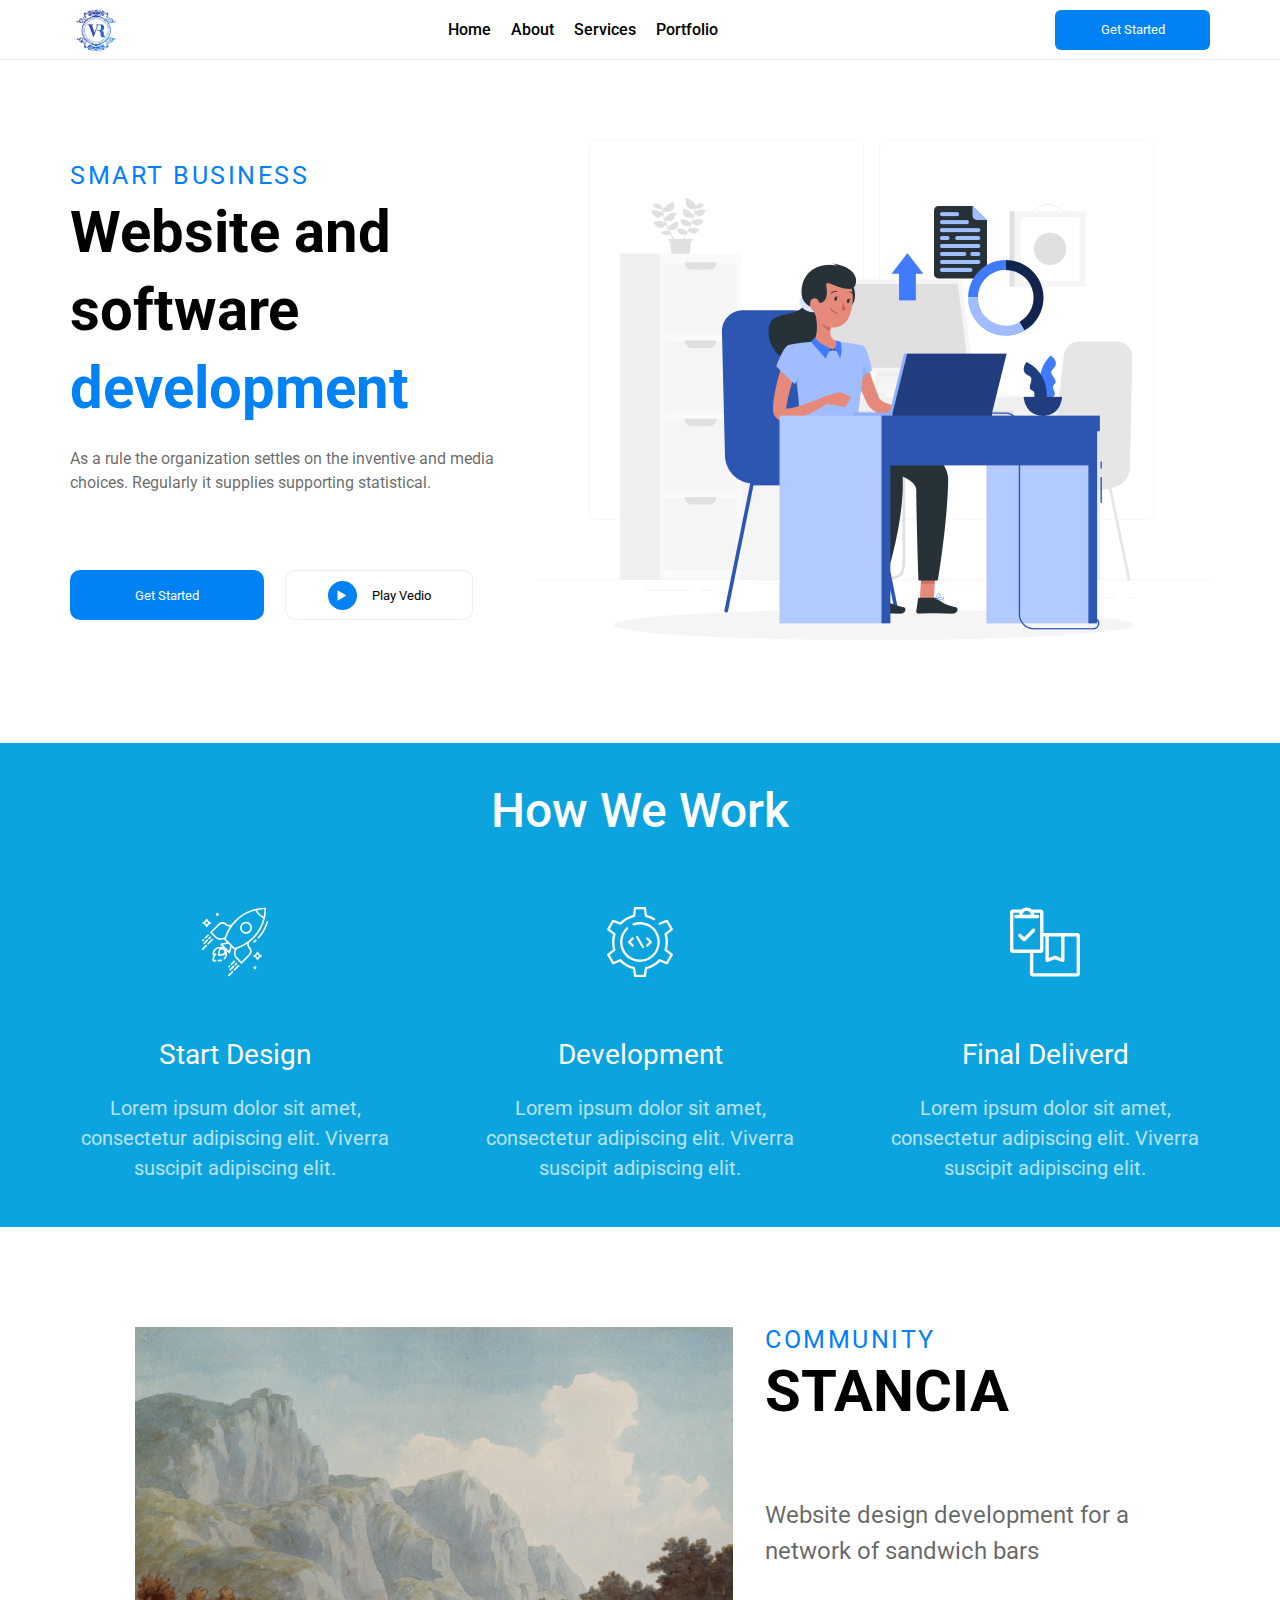
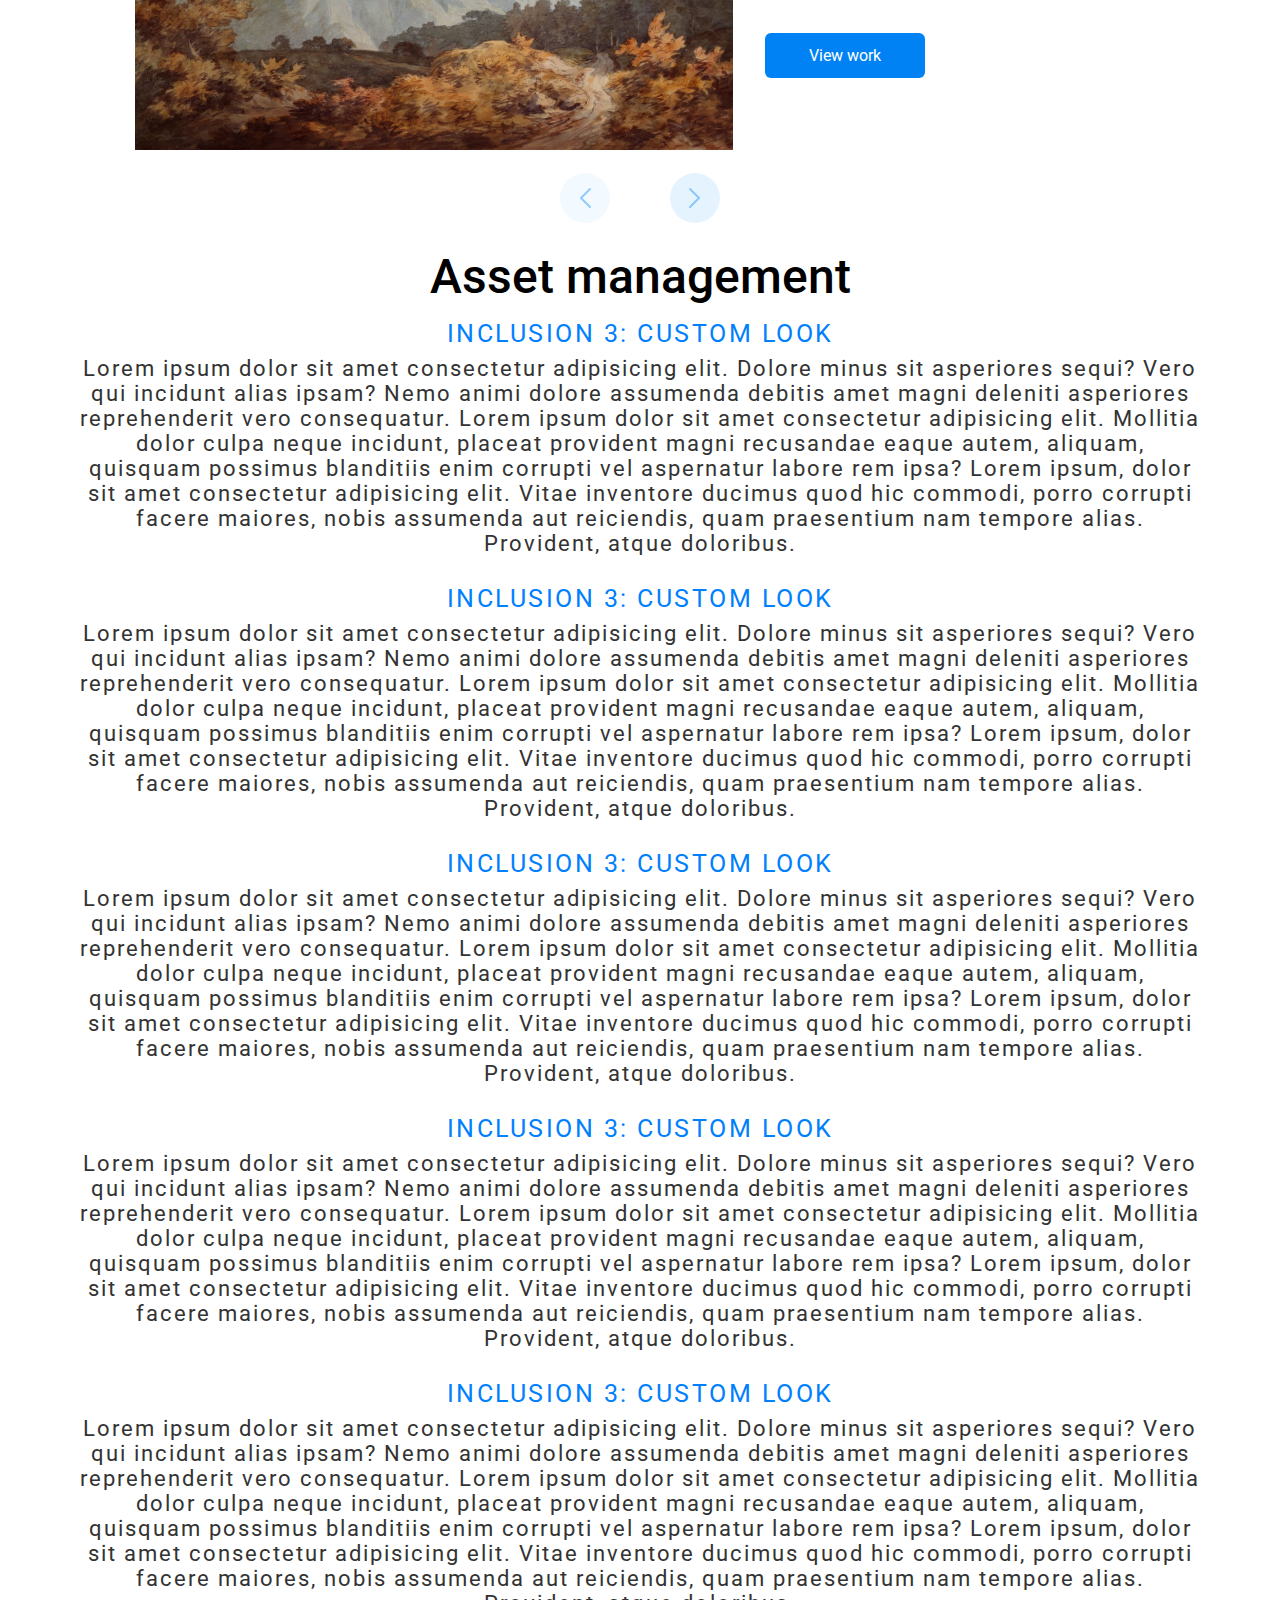
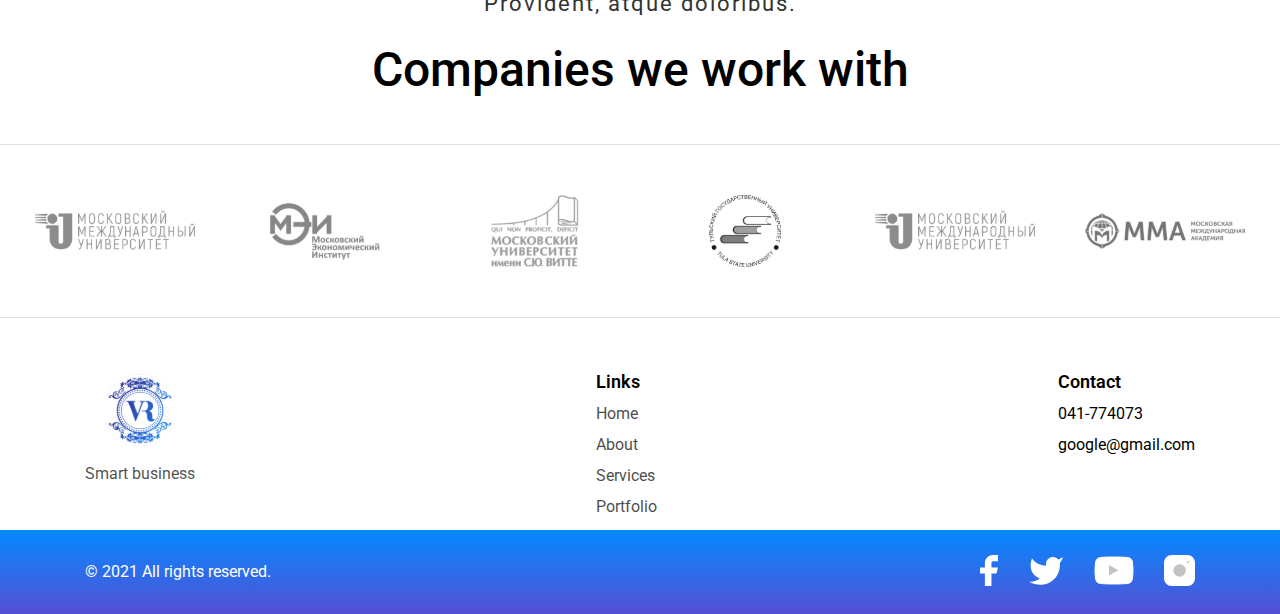
==== index.html @ 757b35a5 "first-commit" ====
<!DOCTYPE html>
<html lang="en">
<head>
    <meta charset="UTF-8">
    <meta http-equiv="X-UA-Compatible" content="IE=edge">
    <meta name="viewport" content="width=device-width, initial-scale=1.0">
    <title>Smart Business</title>
    <link rel="stylesheet" href="css/style1.css">
</head>
<body>
    <div id="root">
        <header class="header">
            <div class="container">
                <div class="header-logo">
                    <a href="https://elitezone.github.io/less/">
                        <img src="icons/logo.png" alt="logo">
                    </a>
                    
                </div>
                <nav class="header-menu">
                    <ul class="menu-list">
                        <li class="menu-item">
                            <a href="https://elitezone.github.io/less/" class="link">Home</a>
                        </li>
                        <li class="menu-item">
                            <a href="https://elitezone.github.io/less/about.html" class="link">About</a>
                        </li>
                        <li class="menu-item">
                            <a href="https://elitezone.github.io/less/services.html" class="link">Services</a>
                        </li>
                        <li class="menu-item">
                            <a href="https://elitezone.github.io/less/portfolio.html" class="link">Portfolio</a>
                        </li>
                    </ul>
                </nav>
                <button class="header-button button">Get Started</button>
                <div class="menu-toggler">
                    <span></span>
                    <span></span>
                </div>
            </div> 

        </header>


        <div class="popup-wrapper">
            <div class="popup">
                <div class="popup-content">
                    <iframe class="popup-video" src="https://www.youtube.com/embed/q5D55G7Ejs8?" title="YouTube video player"  frameborder="0" allow="accelerometer; autoplay; clipboard-write; encrypted-media; gyroscope; picture-in-picture" allowfullscreen></iframe>
                </div>
                <button class="popup-clouse"><span>clouse</span></button>
            </div>
        </div>

        <section class="intro">
            <div class="container">
                <div class="intro-body">
                    <div class="intro-subtitle subtitle">Smart Business</div>
                    <div class="intro-title title-bold">Website and software <span>development</span></div>
                    <div class="intro-descr descr">As a rule the organization settles on the inventive and media choices. Regularly it supplies supporting statistical.</div>
                </div>
                <div class="intro-buttons">
                        <button class="button intro-button">Get Started </button>
                        <button class="button-video button popup-open"><div class="video-img"><img src="icons/video 2.svg" alt="button video"></div> Play Vedio</button>
                </div>
                <div class="intro-bg">
                    <div class="intro-img"><img class="intro-circle" src="icons/intro-circle.svg" alt="circle"><img src="img/intro-bg.png" alt="intro-bg"></div>
                </div>
                
            </div>
        </section>


        <section class="work">
            <div class="container">
                <div class="title work-title">How We Work</div>
                <div class="work-body">
                    <div class="work-design work-section">
                        <img src="icons/rocket.svg" alt="Design" class="work-img">
                        <div class="design-body">
                            <div class="section-title">Start Design </div>
                            <div class="section-descr">Lorem ipsum dolor sit amet, consectetur adipiscing elit. Viverra suscipit adipiscing elit.</div>
                        </div>
                    </div>
                    <div class="work-settings work-section">
                        <img src="icons/settings.svg" alt="Development" class="work-img">
                        <div class="settings-body">
                            <div class="section-title">Development</div>
                            <div class="section-descr">Lorem ipsum dolor sit amet, consectetur adipiscing elit. Viverra suscipit adipiscing elit.</div>
                        </div>
                    </div>
                    <div class="work-deliverd work-section">
                        <img src="icons/delivered.svg" alt="delivered" class="work-img">
                        <div class="deliverd-body">
                            <div class="section-title">Final Deliverd</div>
                            <div class="section-descr">Lorem ipsum dolor sit amet, consectetur adipiscing elit. Viverra suscipit adipiscing elit.</div>
                        </div>
                    </div>
                </div>
            </div>
        </section>

        <section class="slider">
            <div class="container">
                <div class="slider-list">
                    <!-- slider-item-start -->
                    <div class="slider-item active">
                        <div class="slider-img">
                            <img src="img/slider-img/img-1.jpg" alt="slider">
                        </div>
                        <div class="slider-body">
                            <div class="slider-subtitle subtitle">Community</div>
                            <div class="slider-title title-bold">STANCIA</div>
                            <div class="slider-descr descr">Website design development for a network of sandwich bars</div>
                            <a href="#" class="slider-button button"><span>View work</span></a>
                        </div>
                    </div>
                    <!-- slider-item-end -->
                    <!-- slider-item-start -->
                    <div class="slider-item">
                        <div class="slider-img">
                            <img src="img/slider-img/img-1.jpg" alt="slider">
                        </div>
                        <div class="slider-body">
                            <div class="slider-subtitle subtitle">Community</div>
                            <div class="slider-title title-bold">GOOGLE</div>
                            <div class="slider-descr descr">Website design development for a network of sandwich bars</div>
                            <a href="#" class="slider-button button"><span>View work</span></a>
                        </div>

                    </div>
                    <!-- slider-item-end -->
                    <!-- slider-item-start -->
                    <div class="slider-item">
                        <div class="slider-img">
                            <img src="img/slider-img/img-1.jpg" alt="slider">
                        </div>
                        <div class="slider-body">
                            <div class="slider-subtitle subtitle">Community</div>
                            <div class="slider-title title-bold">APPLE</div>
                            <div class="slider-descr descr">Website design development for a network of sandwich bars</div>
                            <a href="#" class="slider-button button"><span>View work</span></a>
                        </div>

                    </div>
                    <!-- slider-item-end -->
                    <!-- slider-item-start -->
                    <div class="slider-item">
                        <div class="slider-img">
                            <img src="img/slider-img/img-1.jpg" alt="slider">
                        </div>
                        <div class="slider-body">
                            <div class="slider-subtitle subtitle">Community</div>
                            <div class="slider-title title-bold">ELITEZONE</div>
                            <div class="slider-descr descr">Website design development for a network of sandwich bars</div>
                            <a href="#" class="slider-button button"><span>View work</span></a>
                        </div>

                    </div>
                    <!-- slider-item-end -->
                    <!-- slider-item-start -->
                    <div class="slider-item">
                        <div class="slider-img">
                            <img src="img/slider-img/img-1.jpg" alt="slider">
                        </div>
                        <div class="slider-body">
                            <div class="slider-subtitle subtitle">Community</div>
                            <div class="slider-title title-bold">FACEBOOK</div>
                            <div class="slider-descr descr">Website design development for a network of sandwich bars</div>
                            <a href="#" class="slider-button button"><span>View work</span></a>
                        </div>

                    </div>
                    <!-- slider-item-end -->
                </div>
                <div class="slider-arrows">
                    <button class="slider-switcher-left left arrow"><img src="icons/arrow.svg" alt="arrow" class="left-img"></button>
                    <button class="slider-switcher-right right arrow arrow-active"><img src="icons/arrow.svg" alt="arrow" class="right-img"></button>
                </div>
            </div>
        </section>

        <section class="asset-management">
            <div class="container">
                <h2 class="title">Asset management</h2>
                <div class="asset-management-content">
                    <div>
                        <h4 class="subtitle">Inclusion 3: Custom Look</h4>
                        <p>
                            Lorem ipsum dolor sit amet consectetur adipisicing elit. Dolore minus sit asperiores sequi? Vero qui incidunt alias ipsam? Nemo animi dolore assumenda debitis amet magni deleniti asperiores reprehenderit vero consequatur.
                            Lorem ipsum dolor sit amet consectetur adipisicing elit. Mollitia dolor culpa neque incidunt, placeat provident magni recusandae eaque autem, aliquam, quisquam possimus blanditiis enim corrupti vel aspernatur labore rem ipsa?
                            Lorem ipsum, dolor sit amet consectetur adipisicing elit. Vitae inventore ducimus quod hic commodi, porro corrupti facere maiores, nobis assumenda aut reiciendis, quam praesentium nam tempore alias. Provident, atque doloribus.
                        </p>
                    </div>
                    <div>
                        <h4 class="subtitle">Inclusion 3: Custom Look</h4>
                        <p>
                            Lorem ipsum dolor sit amet consectetur adipisicing elit. Dolore minus sit asperiores sequi? Vero qui incidunt alias ipsam? Nemo animi dolore assumenda debitis amet magni deleniti asperiores reprehenderit vero consequatur.
                            Lorem ipsum dolor sit amet consectetur adipisicing elit. Mollitia dolor culpa neque incidunt, placeat provident magni recusandae eaque autem, aliquam, quisquam possimus blanditiis enim corrupti vel aspernatur labore rem ipsa?
                            Lorem ipsum, dolor sit amet consectetur adipisicing elit. Vitae inventore ducimus quod hic commodi, porro corrupti facere maiores, nobis assumenda aut reiciendis, quam praesentium nam tempore alias. Provident, atque doloribus.
                        </p>
                    </div>
                    <div>
                        <h4 class="subtitle">Inclusion 3: Custom Look</h4>
                        <p>
                            Lorem ipsum dolor sit amet consectetur adipisicing elit. Dolore minus sit asperiores sequi? Vero qui incidunt alias ipsam? Nemo animi dolore assumenda debitis amet magni deleniti asperiores reprehenderit vero consequatur.
                            Lorem ipsum dolor sit amet consectetur adipisicing elit. Mollitia dolor culpa neque incidunt, placeat provident magni recusandae eaque autem, aliquam, quisquam possimus blanditiis enim corrupti vel aspernatur labore rem ipsa?
                            Lorem ipsum, dolor sit amet consectetur adipisicing elit. Vitae inventore ducimus quod hic commodi, porro corrupti facere maiores, nobis assumenda aut reiciendis, quam praesentium nam tempore alias. Provident, atque doloribus.
                        </p>
                    </div>
                    <div>
                        <h4 class="subtitle">Inclusion 3: Custom Look</h4>
                        <p>
                            Lorem ipsum dolor sit amet consectetur adipisicing elit. Dolore minus sit asperiores sequi? Vero qui incidunt alias ipsam? Nemo animi dolore assumenda debitis amet magni deleniti asperiores reprehenderit vero consequatur.
                            Lorem ipsum dolor sit amet consectetur adipisicing elit. Mollitia dolor culpa neque incidunt, placeat provident magni recusandae eaque autem, aliquam, quisquam possimus blanditiis enim corrupti vel aspernatur labore rem ipsa?
                            Lorem ipsum, dolor sit amet consectetur adipisicing elit. Vitae inventore ducimus quod hic commodi, porro corrupti facere maiores, nobis assumenda aut reiciendis, quam praesentium nam tempore alias. Provident, atque doloribus.
                        </p>
                    </div>
                    <div>
                        <h4 class="subtitle">Inclusion 3: Custom Look</h4>
                        <p>
                            Lorem ipsum dolor sit amet consectetur adipisicing elit. Dolore minus sit asperiores sequi? Vero qui incidunt alias ipsam? Nemo animi dolore assumenda debitis amet magni deleniti asperiores reprehenderit vero consequatur.
                            Lorem ipsum dolor sit amet consectetur adipisicing elit. Mollitia dolor culpa neque incidunt, placeat provident magni recusandae eaque autem, aliquam, quisquam possimus blanditiis enim corrupti vel aspernatur labore rem ipsa?
                            Lorem ipsum, dolor sit amet consectetur adipisicing elit. Vitae inventore ducimus quod hic commodi, porro corrupti facere maiores, nobis assumenda aut reiciendis, quam praesentium nam tempore alias. Provident, atque doloribus.
                        </p>
                    </div>
          

                </div>
            </div>

        </section>
    
        <div class="companies">
            <div class="container">
                <div class="title">Companies we work with</div>
            </div>
            <div class="companies-body">
                <img src="icons/comp1.svg" alt="">
                <img src="icons/comp2.svg" alt="">
                <img src="icons/comp3.svg" alt="">
                <img src="icons/comp4.svg" alt="">
                <img src="icons/comp5.svg" alt="">
                <img src="icons/comp6.svg" alt="">
            </div>
        </div>


    
        <footer class="footer">
            <div class="container">
                <div class="logo-section">
                    <img src="icons/logo.svg" alt="footer logo">
                    <div>Smart business</div>
                </div>
                <nav class="footer-nav">
                    <div class="nav-title">Links</div>
                    <ul class="list">
                        <li class="item">
                            <a href="https://elitezone.github.io/less/" class="link">Home</a>
                        </li>
                        <li class="item">
                            <a href="https://elitezone.github.io/less/about.html" class="link">About</a>
                        </li>
                        <li class="item">
                            <a href="#" class="link">Services</a>
                        </li>
                        <li class="item">
                            <a href="https://elitezone.github.io/less/portfolio.html" class="link">Portfolio</a>
                        </li>
                    </ul>
                </nav>
                <div class="footer-contact">
                    <div class="contact-title">Contact</div>
                    <a href="#" class="contact-phone">041-774073</a>
                    <div class="contact-email">google@gmail.com</div>
                </div>
            </div>
            <div class="subfooter">
                <div class="container">
                    <div>© 2021 All rights reserved.</div>
                    <div class="social">
                        <a href="#"><img src="icons/Facebook.svg" alt="Facebook"></a>
                        <a href="#"><img src="icons/Twiter.svg" alt="Twiter"></a>
                        <a href="#"><img src="icons/youtube.svg" alt="youtube"></a>
                        <a href="#"><img src="icons/Instagram.svg" alt="Instagram"></a>
                    </div>
                </div>
            </div>
        </footer>
    
    

        <script src="js/index.js"></script>
        <script src="js/home1.js"></script>
    </div>
</body>
</html>
---- css/style1.css ----
@import url('modules/reboot.css');
@import url('modules/header.css');
@import url('modules/vars.css');
@import url('modules/buttons.css');
@import url('modules/fonts.css');
@import url('modules/intro.css');
@import url('modules/title.css');
@import url('modules/work.css');
@import url('modules/services.css');
@import url('modules/slider.css');
@import url('modules/companies.css');
@import url('modules/footer.css');
@import url('modules/about.css');
@import url('modules/portfolio.css');
@import url('modules/asset-management.css');
@import url('modules/popup.css');
@import url('modules/professional.css');
@import url('modules/developed.css');
@import url('modules/our-offers.css');
@import url('modules/redesign.css');
@import url('modules/includes.css');

*, a, div{
    font-family: 'Roboto', sans-serif;
    box-sizing: border-box;
}

.container{
    max-width: 1140px;
    margin: 0 auto;
}

body {
    background-color: var(--bg-color-300);

}

body.services{
    display: flex;
    flex-direction: column;
    gap: 50px;
}

body.no-scroll {
    overflow: hidden;
}
@media (max-width:1150px) {
    .container{
        padding: 0 5px;
    }
    
}
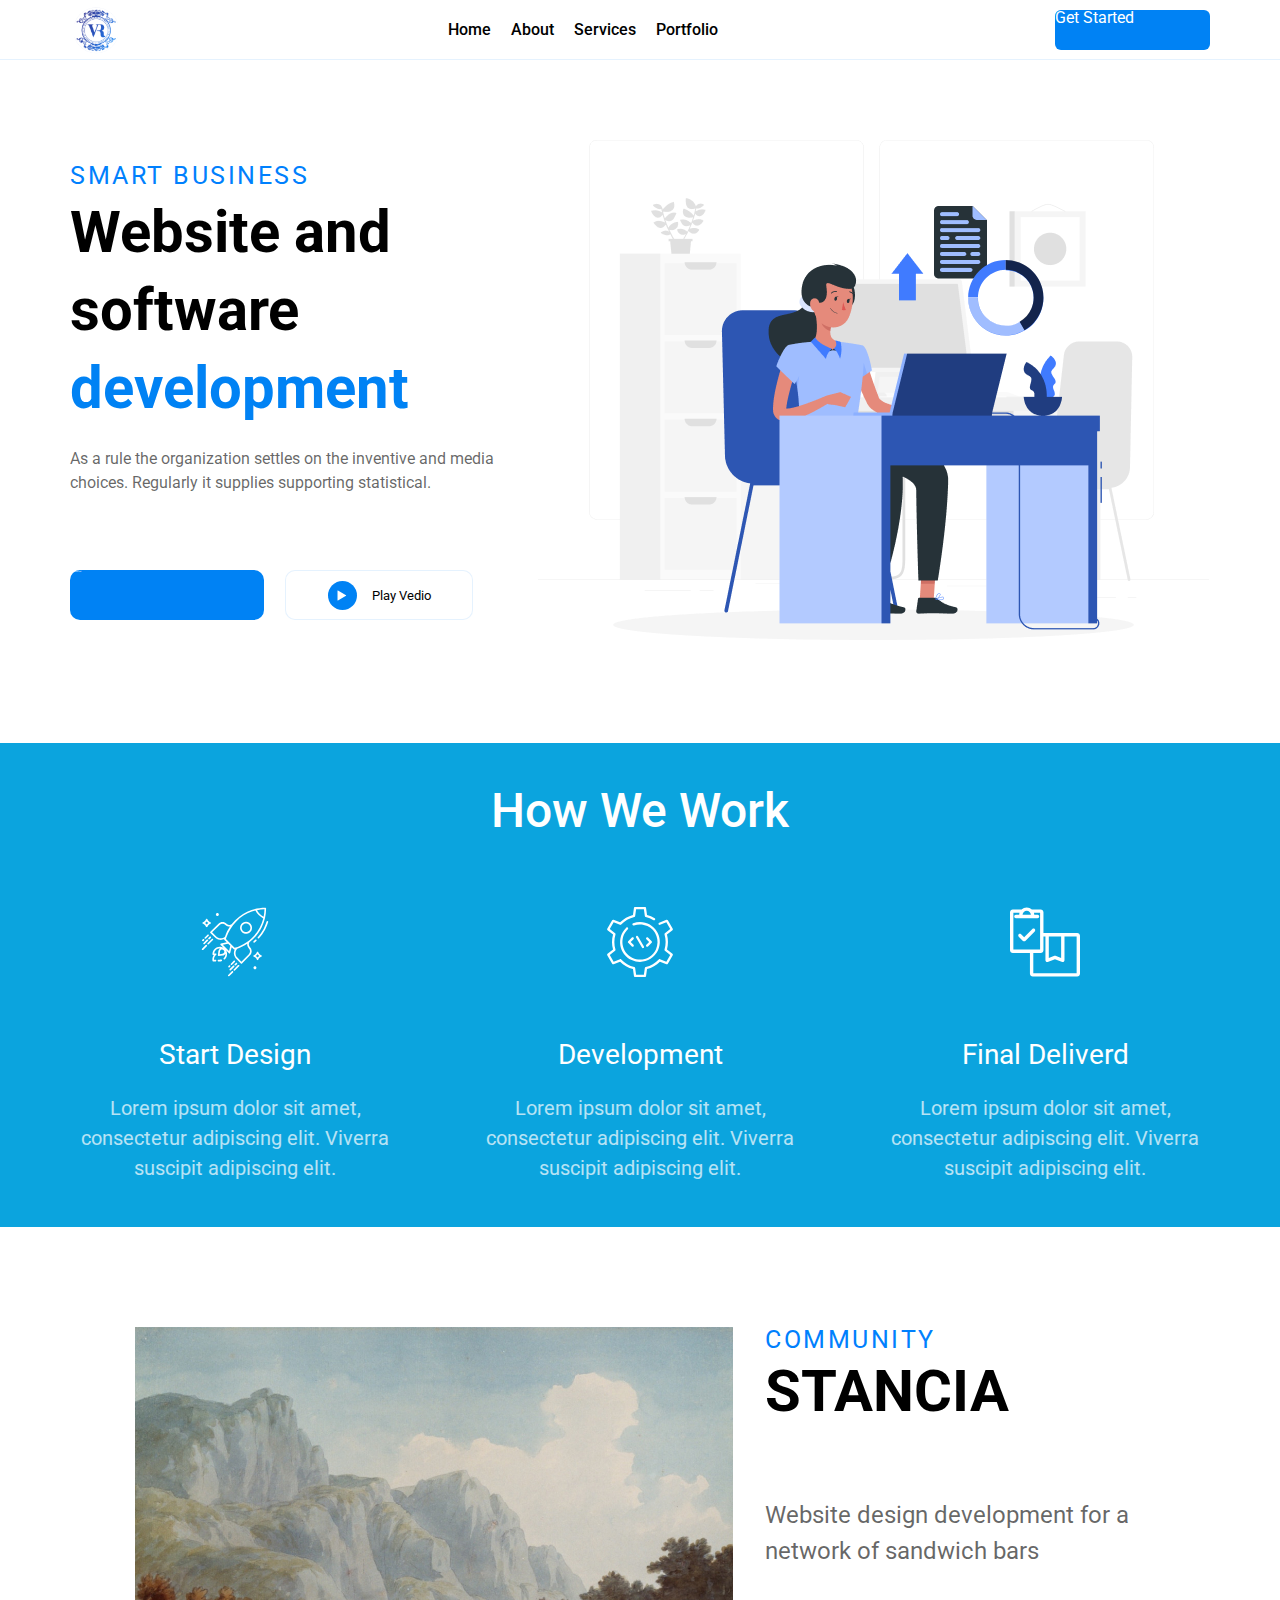
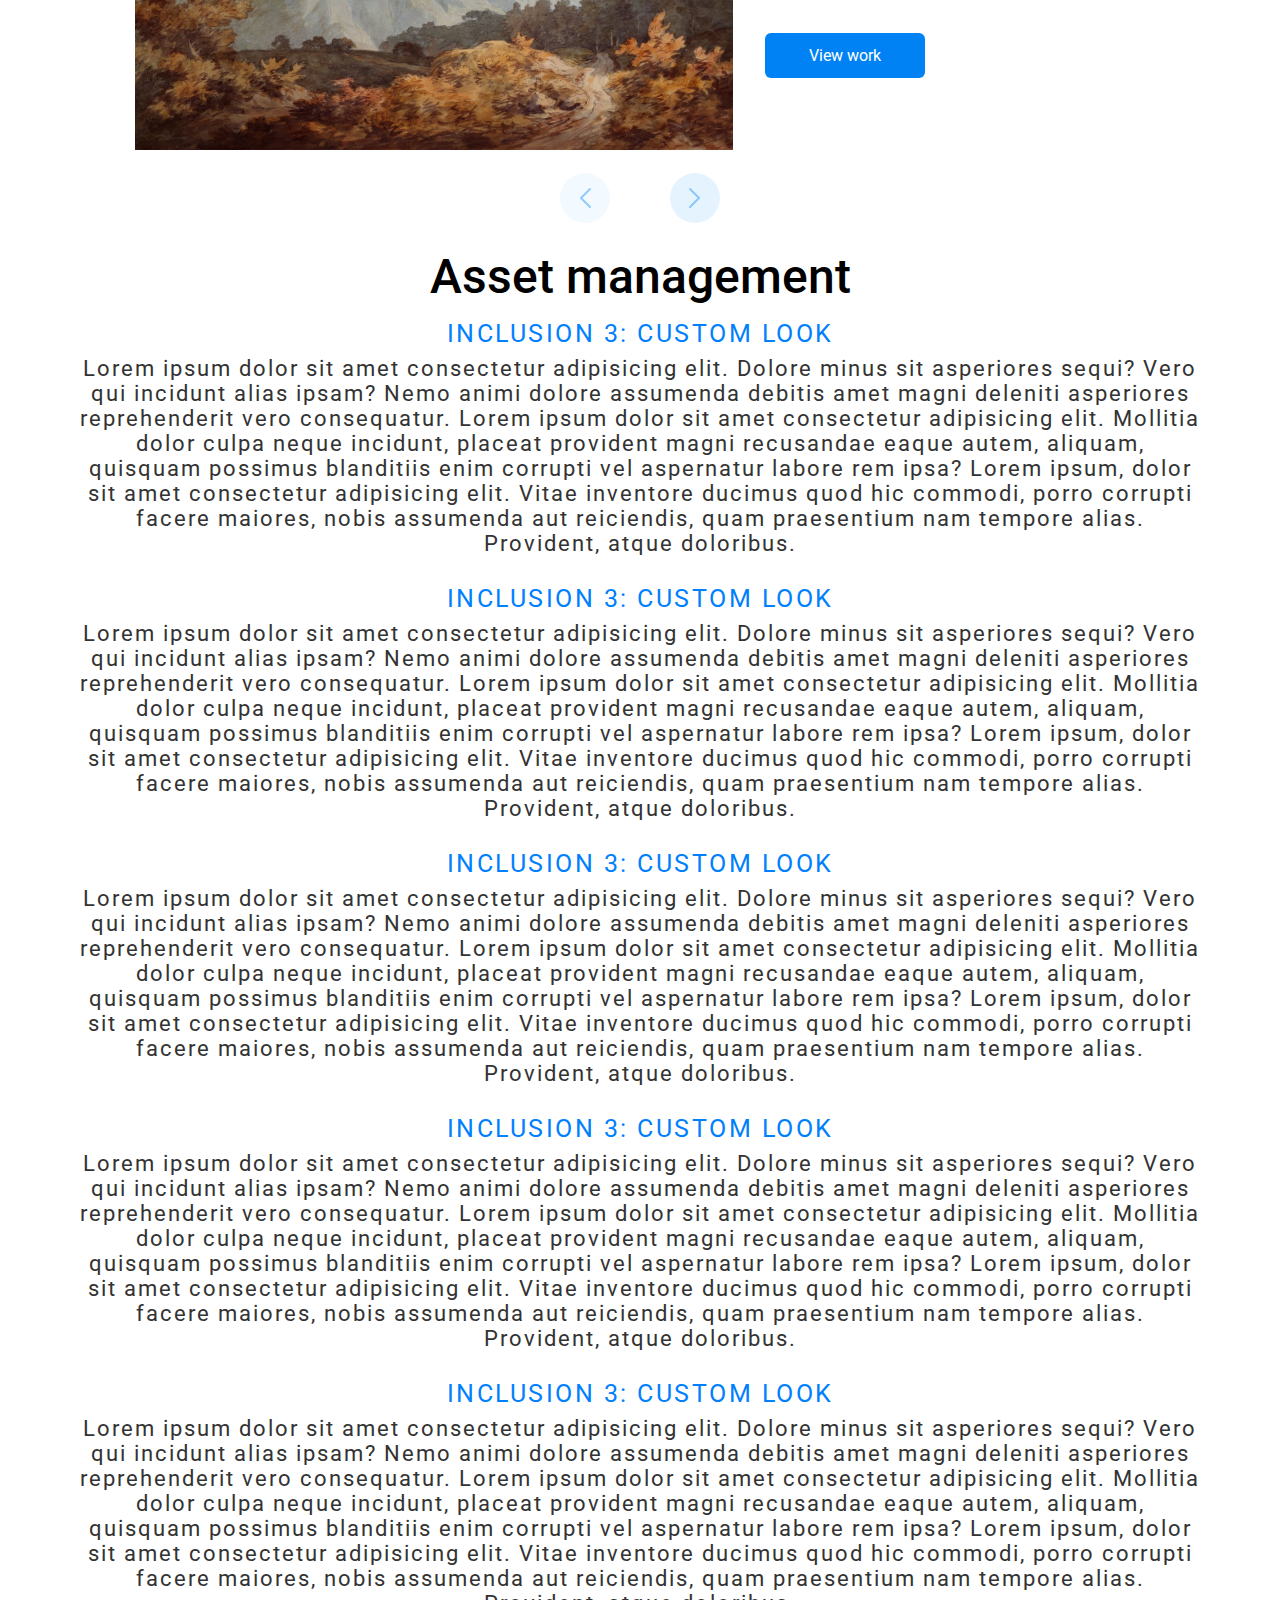
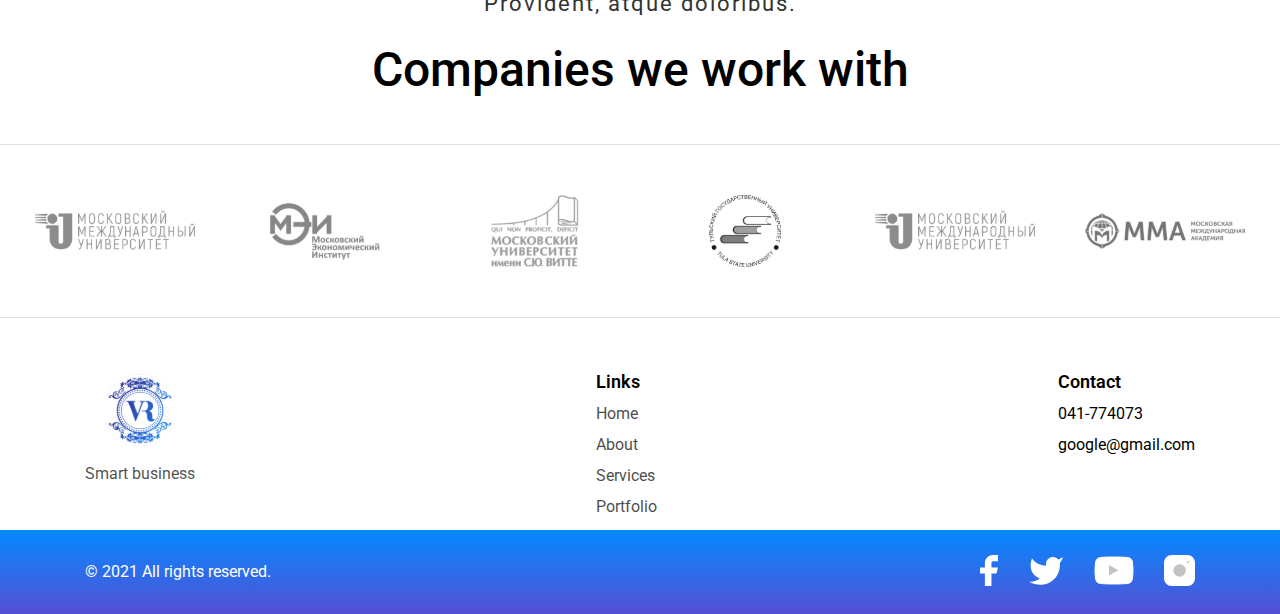
==== commit db679b29: "Update index.html" ====
--- a/index.html
+++ b/index.html
@@ -12,7 +12,7 @@
         <header class="header">
             <div class="container">
                 <div class="header-logo">
-                    <a href="https://elitezone.github.io/less/">
+                    <a href="https://elitezone.github.io/pro/index.html">
                         <img src="icons/logo.png" alt="logo">
                     </a>
                     
@@ -20,20 +20,20 @@
                 <nav class="header-menu">
                     <ul class="menu-list">
                         <li class="menu-item">
-                            <a href="https://elitezone.github.io/less/" class="link">Home</a>
-                        </li>
-                        <li class="menu-item">
-                            <a href="https://elitezone.github.io/less/about.html" class="link">About</a>
-                        </li>
-                        <li class="menu-item">
-                            <a href="https://elitezone.github.io/less/services.html" class="link">Services</a>
-                        </li>
-                        <li class="menu-item">
-                            <a href="https://elitezone.github.io/less/portfolio.html" class="link">Portfolio</a>
+                            <a href="https://elitezone.github.io/pro/index.html" class="link">Home</a>
+                        </li>
+                        <li class="menu-item">
+                            <a href="https://elitezone.github.io/pro/about.html" class="link">About</a>
+                        </li>
+                        <li class="menu-item">
+                            <a href="https://elitezone.github.io/pro/services.html" class="link">Services</a>
+                        </li>
+                        <li class="menu-item">
+                            <a href="https://elitezone.github.io/pro/portfolio.html" class="link">Portfolio</a>
                         </li>
                     </ul>
                 </nav>
-                <button class="header-button button">Get Started</button>
+                <a class="header-button button">Get Started</a>
                 <div class="menu-toggler">
                     <span></span>
                     <span></span>
@@ -60,7 +60,7 @@
                     <div class="intro-descr descr">As a rule the organization settles on the inventive and media choices. Regularly it supplies supporting statistical.</div>
                 </div>
                 <div class="intro-buttons">
-                        <button class="button intro-button">Get Started </button>
+                        <a class="button intro-button">Get Started </a>
                         <button class="button-video button popup-open"><div class="video-img"><img src="icons/video 2.svg" alt="button video"></div> Play Vedio</button>
                 </div>
                 <div class="intro-bg">
@@ -257,16 +257,16 @@
                     <div class="nav-title">Links</div>
                     <ul class="list">
                         <li class="item">
-                            <a href="https://elitezone.github.io/less/" class="link">Home</a>
-                        </li>
-                        <li class="item">
-                            <a href="https://elitezone.github.io/less/about.html" class="link">About</a>
-                        </li>
-                        <li class="item">
-                            <a href="#" class="link">Services</a>
-                        </li>
-                        <li class="item">
-                            <a href="https://elitezone.github.io/less/portfolio.html" class="link">Portfolio</a>
+                            <a href="https://elitezone.github.io/pro/index.html" class="link">Home</a>
+                        </li>
+                        <li class="item">
+                            <a href="https://elitezone.github.io/pro/about.html" class="link">About</a>
+                        </li>
+                        <li class="item">
+                            <a href="https://elitezone.github.io/pro/services.html" class="link">Services</a>
+                        </li>
+                        <li class="item">
+                            <a href="https://elitezone.github.io/pro/portfolio.html" class="link">Portfolio</a>
                         </li>
                     </ul>
                 </nav>
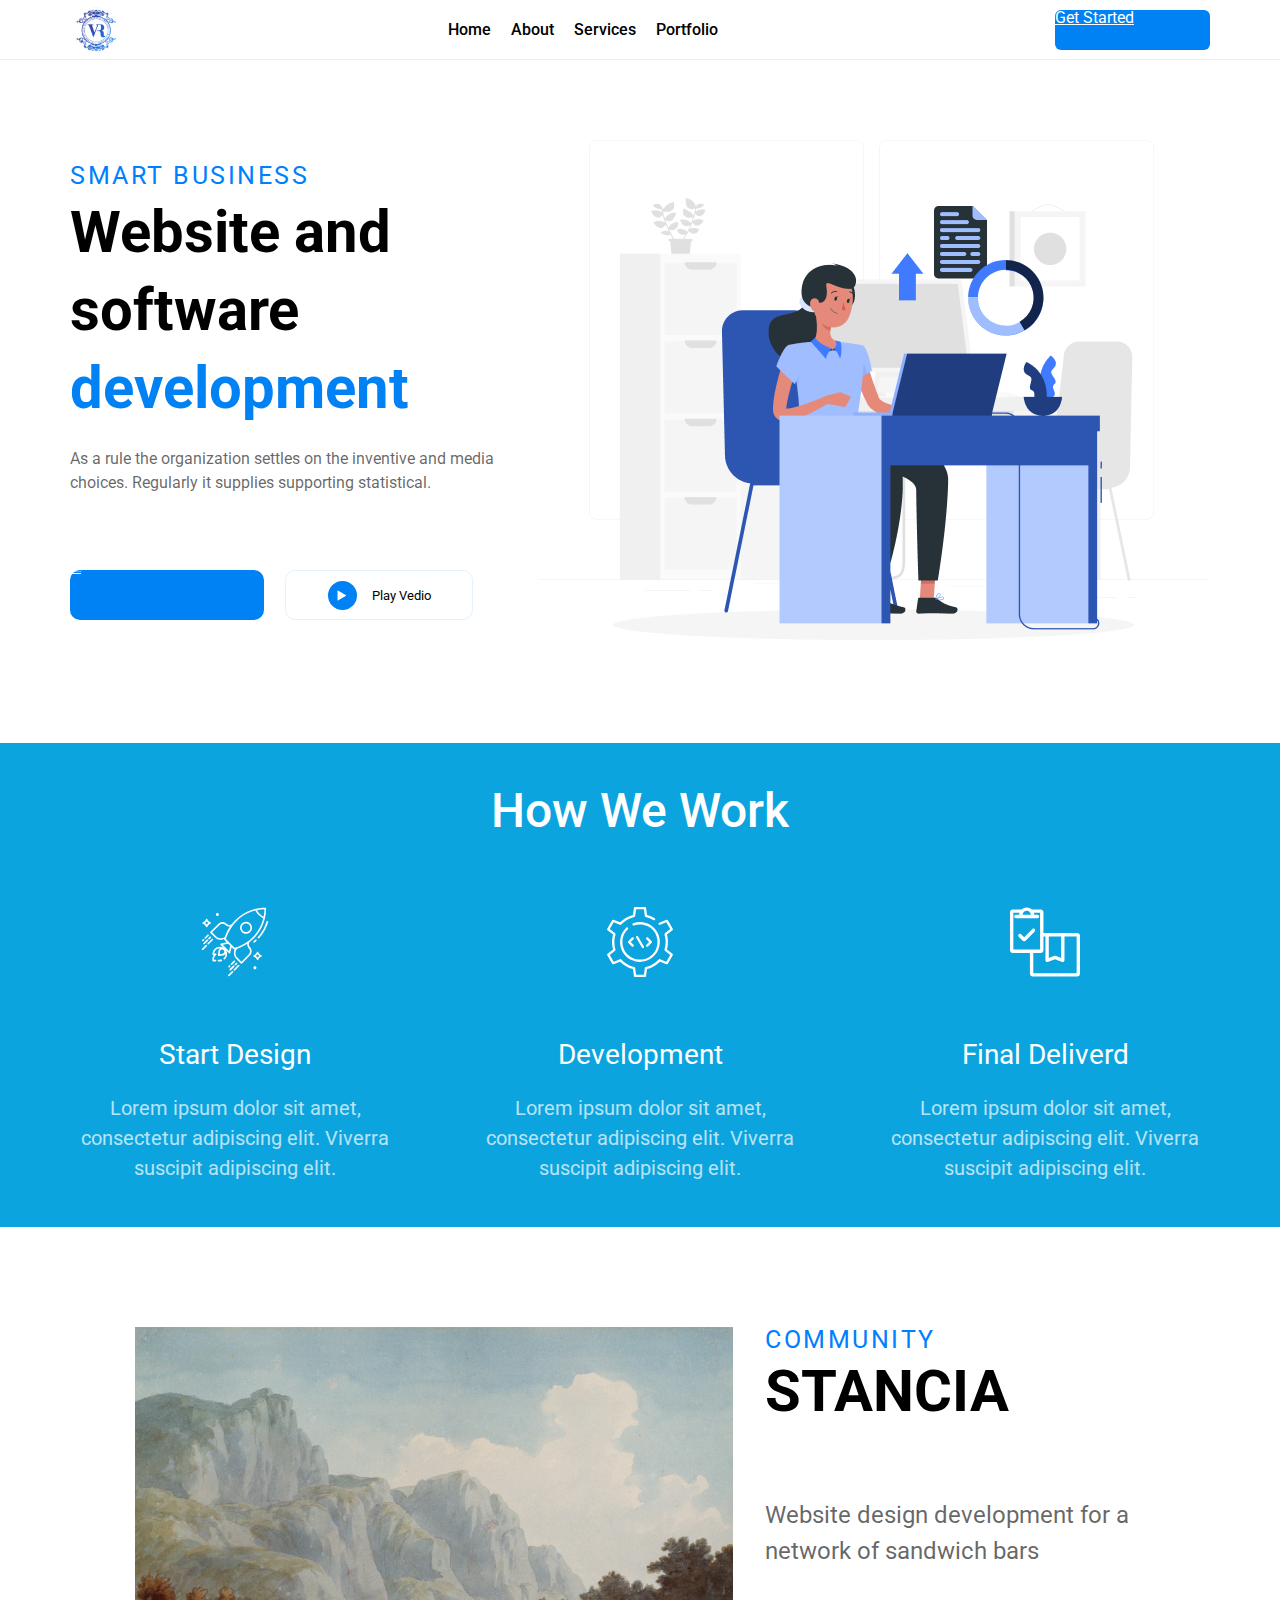
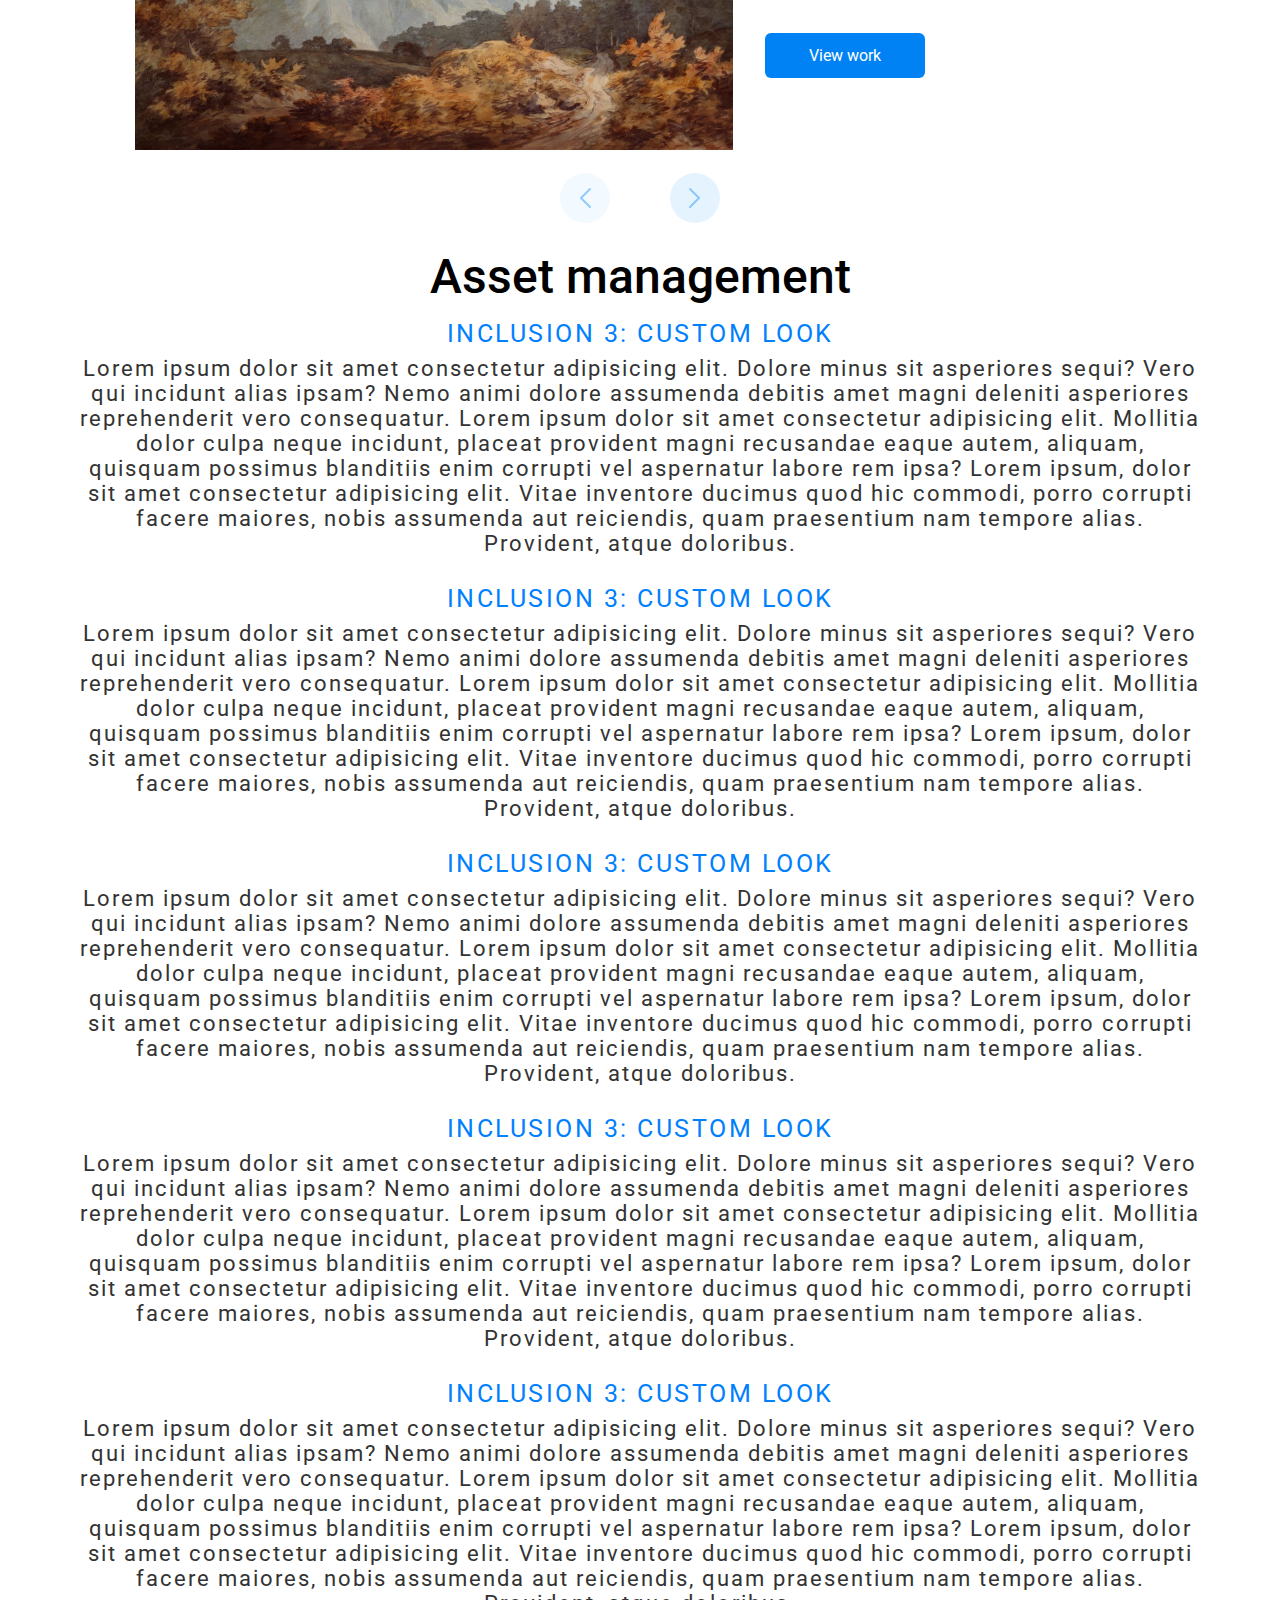
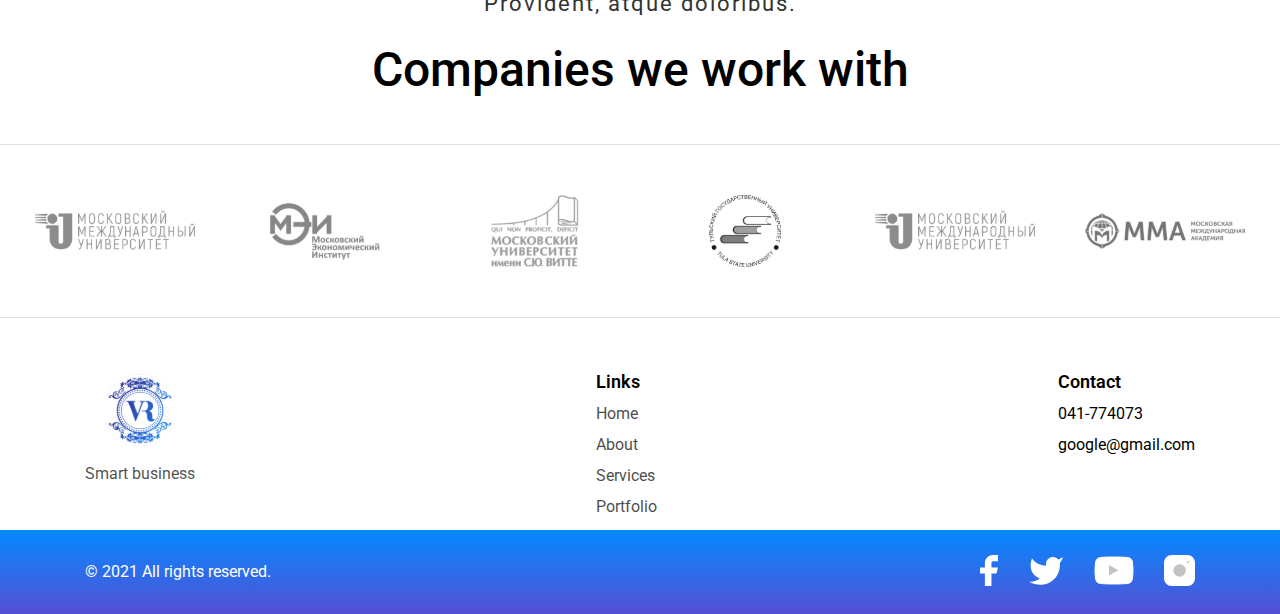
==== commit 8948cfbf: "Update index.html" ====
--- a/index.html
+++ b/index.html
@@ -33,7 +33,7 @@
                         </li>
                     </ul>
                 </nav>
-                <a class="header-button button">Get Started</a>
+                <a href="#" class="header-button button">Get Started</a>
                 <div class="menu-toggler">
                     <span></span>
                     <span></span>
@@ -60,7 +60,7 @@
                     <div class="intro-descr descr">As a rule the organization settles on the inventive and media choices. Regularly it supplies supporting statistical.</div>
                 </div>
                 <div class="intro-buttons">
-                        <a class="button intro-button">Get Started </a>
+                        <a href="#" class="button intro-button">Get Started </a>
                         <button class="button-video button popup-open"><div class="video-img"><img src="icons/video 2.svg" alt="button video"></div> Play Vedio</button>
                 </div>
                 <div class="intro-bg">
